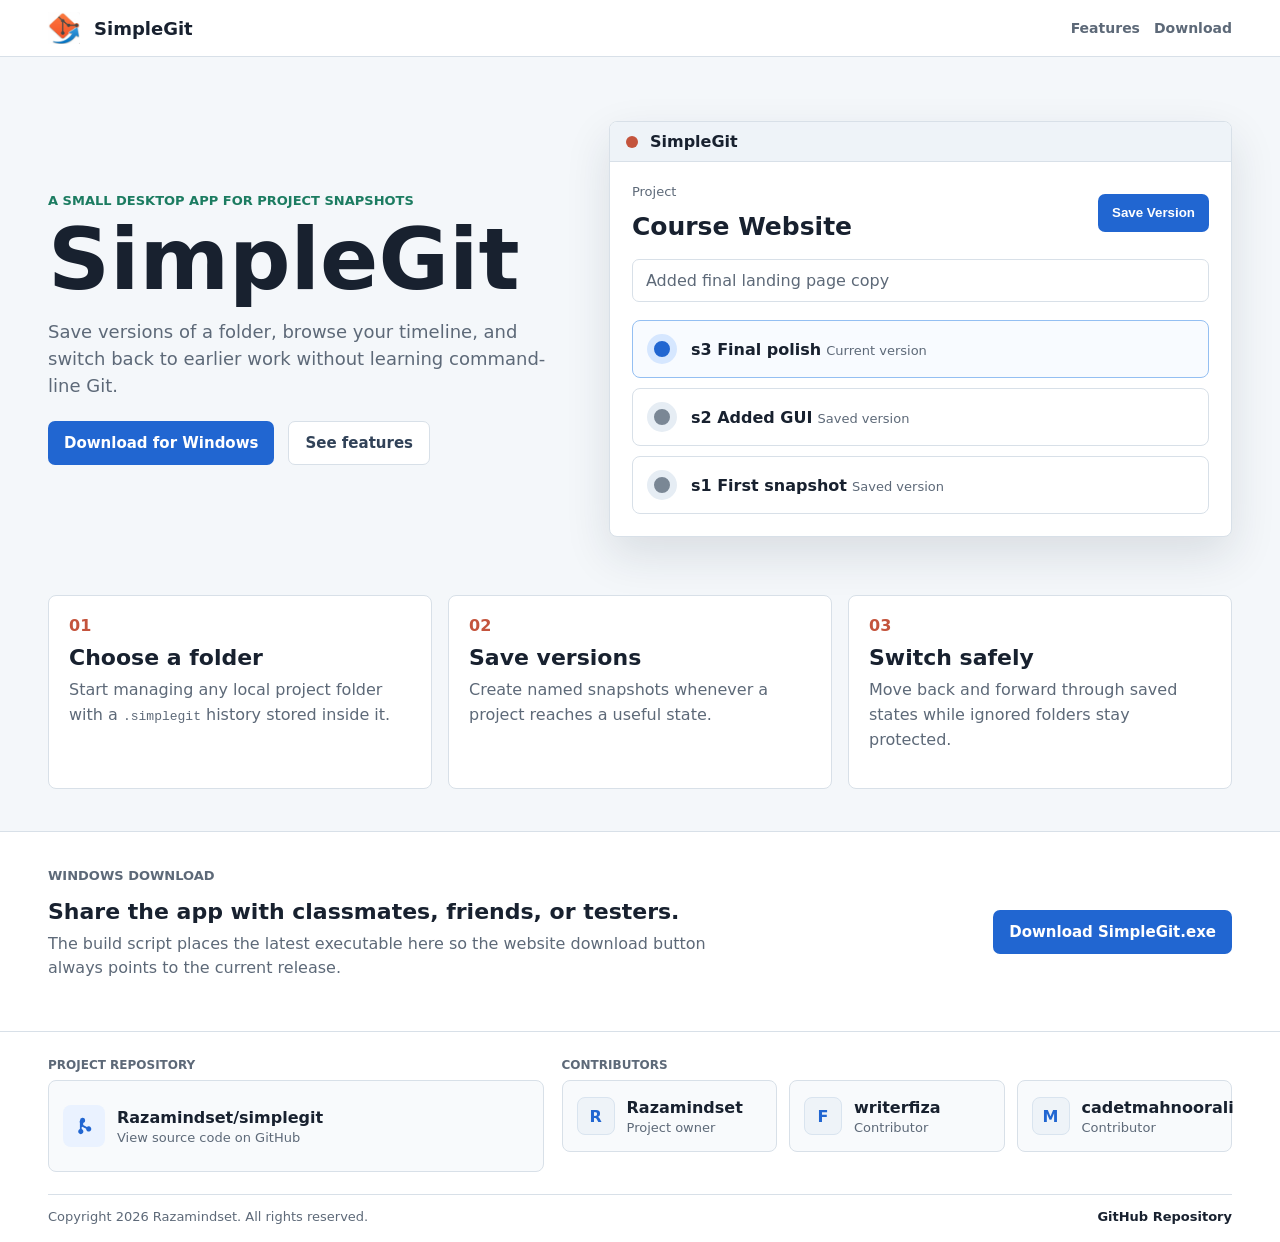
==== docs/index.html @ f4a85e42 "Update: folder" ====
<!doctype html>
<html lang="en">
<head>
    <meta charset="utf-8">
    <meta name="viewport" content="width=device-width, initial-scale=1">
    <title>SimpleGit - Visual Project Versions</title>
    <link rel="stylesheet" href="styles.css">
    <link rel="icon" href="assets/icon.png">
</head>
<body>
    <header class="site-header">
        <a class="brand" href="index.html" aria-label="SimpleGit home">
            <img src="assets/icon.png" alt="">
            <span>SimpleGit</span>
        </a>
        <nav aria-label="Main navigation">
            <a href="#features">Features</a>
            <a href="#download">Download</a>
        </nav>
    </header>

    <main>
        <section class="hero">
            <div class="hero-copy">
                <p class="eyebrow">A small desktop app for project snapshots</p>
                <h1>SimpleGit</h1>
                <p class="lead">Save versions of a folder, browse your timeline, and switch back to earlier work without learning command-line Git.</p>
                <div class="actions">
                    <a class="primary-action" href="downloads/SimpleGit.exe" download>Download for Windows</a>
                    <a class="secondary-action" href="#features">See features</a>
                </div>
            </div>

            <div class="app-preview" aria-label="SimpleGit app preview">
                <div class="preview-titlebar">
                    <span></span>
                    <strong>SimpleGit</strong>
                </div>
                <div class="preview-content">
                    <div class="preview-heading">
                        <div>
                            <p>Project</p>
                            <h2>Course Website</h2>
                        </div>
                        <button>Save Version</button>
                    </div>
                    <div class="preview-input">Added final landing page copy</div>
                    <div class="timeline-row current">
                        <i></i>
                        <div>
                            <strong>s3 Final polish</strong>
                            <span>Current version</span>
                        </div>
                    </div>
                    <div class="timeline-row">
                        <i></i>
                        <div>
                            <strong>s2 Added GUI</strong>
                            <span>Saved version</span>
                        </div>
                    </div>
                    <div class="timeline-row">
                        <i></i>
                        <div>
                            <strong>s1 First snapshot</strong>
                            <span>Saved version</span>
                        </div>
                    </div>
                </div>
            </div>
        </section>

        <section id="features" class="features">
            <article>
                <span>01</span>
                <h2>Choose a folder</h2>
                <p>Start managing any local project folder with a <code>.simplegit</code> history stored inside it.</p>
            </article>
            <article>
                <span>02</span>
                <h2>Save versions</h2>
                <p>Create named snapshots whenever a project reaches a useful state.</p>
            </article>
            <article>
                <span>03</span>
                <h2>Switch safely</h2>
                <p>Move back and forward through saved states while ignored folders stay protected.</p>
            </article>
        </section>

        <section id="download" class="download">
            <div>
                <p class="eyebrow">Windows download</p>
                <h2>Share the app with classmates, friends, or testers.</h2>
                <p>The build script places the latest executable here so the website download button always points to the current release.</p>
            </div>
            <a class="primary-action" href="downloads/SimpleGit.exe" download>Download SimpleGit.exe</a>
        </section>
    </main>

    <footer class="site-footer" id="contributors">
        <div class="footer-grid">
            <section class="project-card">
                <p class="footer-label">Project repository</p>
                <a class="repo-link" href="https://github.com/Razamindset/simplegit" target="_blank" rel="noreferrer">
                    <svg aria-hidden="true" viewBox="0 0 24 24">
                        <path d="M8 6.4a2.6 2.6 0 1 1 3.2 2.5v2.2l3.7 1.9a2.6 2.6 0 1 1-.8 1.8v-.1l-3.8-2a2.2 2.2 0 0 1-.6.3v2.1a2.6 2.6 0 1 1-1.8 0V8.9A2.6 2.6 0 0 1 8 6.4Z"></path>
                    </svg>
                    <span>
                        <strong>Razamindset/simplegit</strong>
                        <small>View source code on GitHub</small>
                    </span>
                </a>
            </section>

            <section class="contributors">
                <p class="footer-label">Contributors</p>
                <div class="contributor-grid">
                    <a class="contributor-card" href="https://github.com/Razamindset" target="_blank" rel="noreferrer">
                        <span class="avatar">R</span>
                        <span>
                            <strong>Razamindset</strong>
                            <small>Project owner</small>
                        </span>
                    </a>
                    <a class="contributor-card" href="https://github.com/writerfiza" target="_blank" rel="noreferrer">
                        <span class="avatar">F</span>
                        <span>
                            <strong>writerfiza</strong>
                            <small>Contributor</small>
                        </span>
                    </a>
                    <a class="contributor-card" href="https://github.com/cadetmahnoorali" target="_blank" rel="noreferrer">
                        <span class="avatar">M</span>
                        <span>
                            <strong>cadetmahnoorali</strong>
                            <small>Contributor</small>
                        </span>
                    </a>
                </div>
            </section>
        </div>

        <div class="footer-bottom">
            <span>Copyright 2026 Razamindset. All rights reserved.</span>
            <a href="https://github.com/Razamindset/simplegit" target="_blank" rel="noreferrer">GitHub Repository</a>
        </div>
    </footer>
</body>
</html>
---- docs/styles.css ----
:root {
    color-scheme: light;
    --ink: #18212f;
    --muted: #5d6978;
    --line: #d8e0e8;
    --paper: #ffffff;
    --wash: #f4f7fa;
    --blue: #2166d1;
    --blue-dark: #174d9c;
    --green: #1c7c61;
    --coral: #c4543d;
}

* {
    box-sizing: border-box;
}

body {
    margin: 0;
    background: var(--wash);
    color: var(--ink);
    font-family: Inter, ui-sans-serif, system-ui, -apple-system, BlinkMacSystemFont, "Segoe UI", sans-serif;
}

a {
    color: inherit;
    text-decoration: none;
}

.site-header {
    align-items: center;
    background: rgba(255, 255, 255, 0.94);
    border-bottom: 1px solid var(--line);
    display: flex;
    justify-content: space-between;
    padding: 12px clamp(20px, 4vw, 48px);
    position: sticky;
    top: 0;
    z-index: 10;
}

.brand,
nav,
.actions {
    align-items: center;
    display: flex;
    gap: 14px;
}

.brand {
    font-size: 18px;
    font-weight: 800;
}

.brand img {
    height: 32px;
    width: 32px;
}

nav {
    color: var(--muted);
    font-size: 14px;
    font-weight: 700;
}

main {
    overflow: hidden;
}

.hero {
    align-items: center;
    display: grid;
    gap: clamp(28px, 4vw, 56px);
    grid-template-columns: minmax(320px, 0.9fr) minmax(360px, 1.1fr);
    margin: 0 auto;
    max-width: 1440px;
    padding: clamp(34px, 5vw, 64px) clamp(20px, 4vw, 48px) 34px;
}

.eyebrow {
    color: var(--green);
    font-size: 13px;
    font-weight: 800;
    letter-spacing: 0;
    margin: 0 0 12px;
    text-transform: uppercase;
}

h1,
h2,
p {
    margin-top: 0;
}

h1 {
    font-size: clamp(52px, 7vw, 86px);
    line-height: 0.92;
    margin-bottom: 18px;
}

.lead {
    color: var(--muted);
    font-size: 18px;
    line-height: 1.5;
    max-width: 560px;
    margin-bottom: 22px;
}

.primary-action,
.secondary-action {
    align-items: center;
    border-radius: 7px;
    display: inline-flex;
    font-size: 15px;
    font-weight: 800;
    justify-content: center;
    min-height: 44px;
    padding: 0 16px;
}

.primary-action {
    background: var(--blue);
    color: #ffffff;
}

.primary-action:hover {
    background: var(--blue-dark);
}

.secondary-action {
    background: #ffffff;
    border: 1px solid var(--line);
    color: #314258;
}

.app-preview {
    background: var(--paper);
    border: 1px solid var(--line);
    border-radius: 8px;
    box-shadow: 0 18px 46px rgba(28, 42, 58, 0.12);
    justify-self: end;
    max-width: 680px;
    overflow: hidden;
    width: 100%;
}

.preview-titlebar {
    align-items: center;
    background: #eef3f8;
    border-bottom: 1px solid var(--line);
    display: flex;
    gap: 12px;
    padding: 10px 16px;
}

.preview-titlebar span {
    background: var(--coral);
    border-radius: 50%;
    height: 12px;
    width: 12px;
}

.preview-content {
    padding: 22px;
}

.preview-heading {
    align-items: center;
    display: flex;
    gap: 20px;
    justify-content: space-between;
}

.preview-heading p,
.timeline-row span {
    color: var(--muted);
    font-size: 13px;
}

.preview-heading h2 {
    font-size: 25px;
    margin-bottom: 0;
}

.preview-heading button {
    background: var(--blue);
    border: 0;
    border-radius: 7px;
    color: #ffffff;
    font-weight: 800;
    min-height: 38px;
    padding: 0 14px;
}

.preview-input {
    border: 1px solid var(--line);
    border-radius: 7px;
    color: var(--muted);
    margin: 18px 0;
    padding: 11px 13px;
}

.timeline-row {
    align-items: center;
    border: 1px solid var(--line);
    border-radius: 8px;
    display: flex;
    gap: 14px;
    margin-top: 10px;
    padding: 13px 14px;
}

.timeline-row i {
    background: #7a8795;
    border: 7px solid #e6edf4;
    border-radius: 50%;
    height: 30px;
    width: 30px;
}

.timeline-row.current {
    background: #f8fbff;
    border-color: #94bff2;
}

.timeline-row.current i {
    background: var(--blue);
    border-color: #d6e7ff;
}

.features {
    display: grid;
    gap: 16px;
    grid-template-columns: repeat(3, 1fr);
    margin: 0 auto;
    max-width: 1440px;
    padding: 24px clamp(20px, 4vw, 48px) 42px;
}

.features article {
    background: #ffffff;
    border: 1px solid var(--line);
    border-radius: 8px;
    padding: 20px;
}

.features span {
    color: var(--coral);
    font-weight: 900;
}

.features h2,
.download h2 {
    font-size: 22px;
    margin: 10px 0 8px;
}

.features p,
.download p {
    color: var(--muted);
    line-height: 1.55;
}

.download {
    align-items: center;
    background: #ffffff;
    border-top: 1px solid var(--line);
    display: flex;
    gap: 24px;
    justify-content: space-between;
    padding: 34px clamp(20px, 4vw, 48px);
}

.download div {
    max-width: 700px;
}

.site-footer {
    background: #ffffff;
    border-top: 1px solid var(--line);
    padding: 26px clamp(20px, 4vw, 48px) 18px;
}

.footer-grid {
    display: grid;
    gap: 18px;
    grid-template-columns: minmax(260px, 0.85fr) minmax(420px, 1.15fr);
    margin: 0 auto;
    max-width: 1440px;
}

.footer-label {
    color: var(--muted);
    font-size: 12px;
    font-weight: 900;
    margin-bottom: 8px;
    text-transform: uppercase;
}

.project-card,
.contributors {
    min-width: 0;
}

.repo-link,
.contributor-card {
    align-items: center;
    background: #f8fafc;
    border: 1px solid var(--line);
    border-radius: 8px;
    display: flex;
    gap: 12px;
    min-height: 72px;
    padding: 14px;
}

.repo-link {
    min-height: 92px;
}

.repo-link svg {
    background: #eaf2ff;
    border-radius: 8px;
    fill: var(--blue);
    flex: 0 0 auto;
    height: 42px;
    padding: 9px;
    width: 42px;
}

.repo-link span,
.contributor-card span:last-child {
    display: grid;
    gap: 3px;
}

.site-footer strong {
    color: var(--ink);
    font-weight: 800;
}

.site-footer small {
    color: var(--muted);
    font-size: 13px;
}

.site-footer a:hover {
    color: var(--blue);
}

.site-footer a:hover strong {
    color: var(--blue);
}

.contributor-grid {
    display: grid;
    gap: 12px;
    grid-template-columns: repeat(3, minmax(0, 1fr));
}

.avatar {
    align-items: center;
    background: #eef3f8;
    border: 1px solid #d9e4ef;
    border-radius: 8px;
    color: var(--blue);
    display: inline-flex;
    flex: 0 0 auto;
    font-weight: 900;
    height: 38px;
    justify-content: center;
    width: 38px;
}

.footer-bottom {
    align-items: center;
    border-top: 1px solid var(--line);
    color: var(--muted);
    display: flex;
    font-size: 13px;
    justify-content: space-between;
    margin: 22px auto 0;
    max-width: 1440px;
    padding-top: 14px;
}

.footer-bottom a {
    color: var(--ink);
    font-weight: 800;
}

@media (max-width: 820px) {
    .site-header,
    .download,
    .footer-bottom,
    .actions {
        align-items: stretch;
        flex-direction: column;
    }

    nav {
        justify-content: flex-start;
    }

    .hero {
        grid-template-columns: 1fr;
        min-height: auto;
    }

    .features {
        grid-template-columns: 1fr;
    }

    .footer-grid,
    .contributor-grid {
        grid-template-columns: 1fr;
    }

    .app-preview {
        min-width: 0;
    }
}
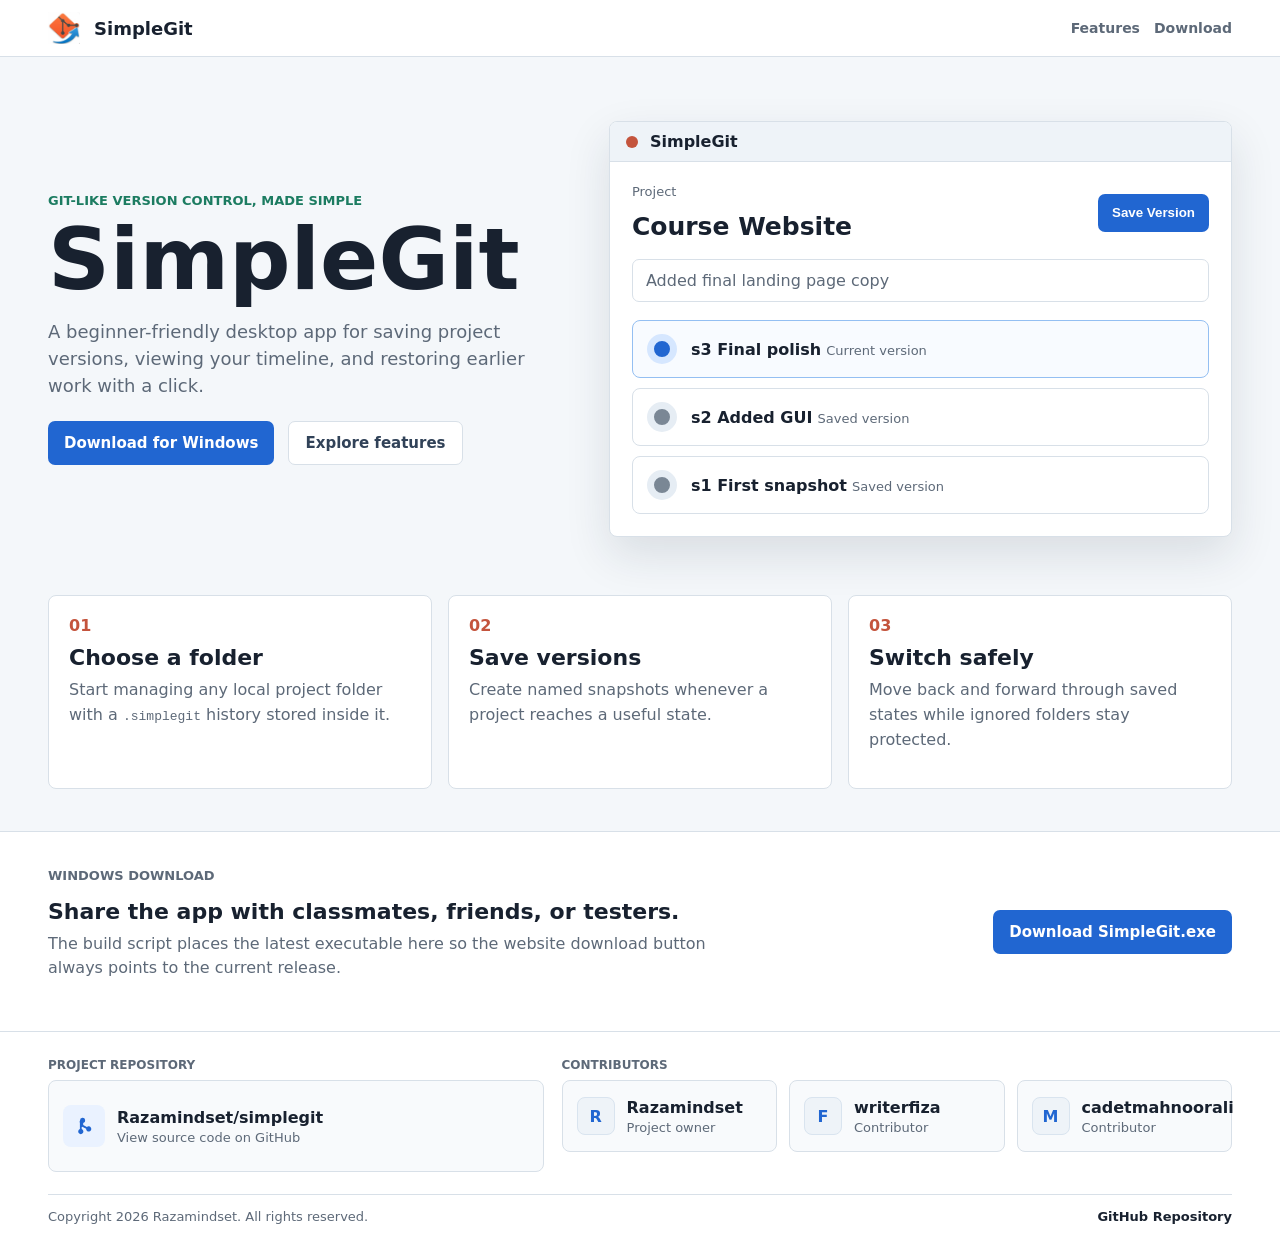
==== commit e6ebfd1e: "Add: Chnaged files view and docs" ====
--- a/docs/index.html
+++ b/docs/index.html
@@ -22,12 +22,12 @@
     <main>
         <section class="hero">
             <div class="hero-copy">
-                <p class="eyebrow">A small desktop app for project snapshots</p>
+                <p class="eyebrow">Git-like version control, made simple</p>
                 <h1>SimpleGit</h1>
-                <p class="lead">Save versions of a folder, browse your timeline, and switch back to earlier work without learning command-line Git.</p>
+                <p class="lead">A beginner-friendly desktop app for saving project versions, viewing your timeline, and restoring earlier work with a click.</p>
                 <div class="actions">
-                    <a class="primary-action" href="downloads/SimpleGit.exe" download>Download for Windows</a>
-                    <a class="secondary-action" href="#features">See features</a>
+                    <a class="primary-action" href="https://github.com/Razamindset/simplegit/releases/download/v1.0.0/SimpleGit.exe">Download for Windows</a>
+                    <a class="secondary-action" href="#features">Explore features</a>
                 </div>
             </div>
 
@@ -94,7 +94,7 @@
                 <h2>Share the app with classmates, friends, or testers.</h2>
                 <p>The build script places the latest executable here so the website download button always points to the current release.</p>
             </div>
-            <a class="primary-action" href="downloads/SimpleGit.exe" download>Download SimpleGit.exe</a>
+            <a class="primary-action" href="https://github.com/Razamindset/simplegit/releases/download/v1.0.0/SimpleGit.exe">Download SimpleGit.exe</a>
         </section>
     </main>
 
